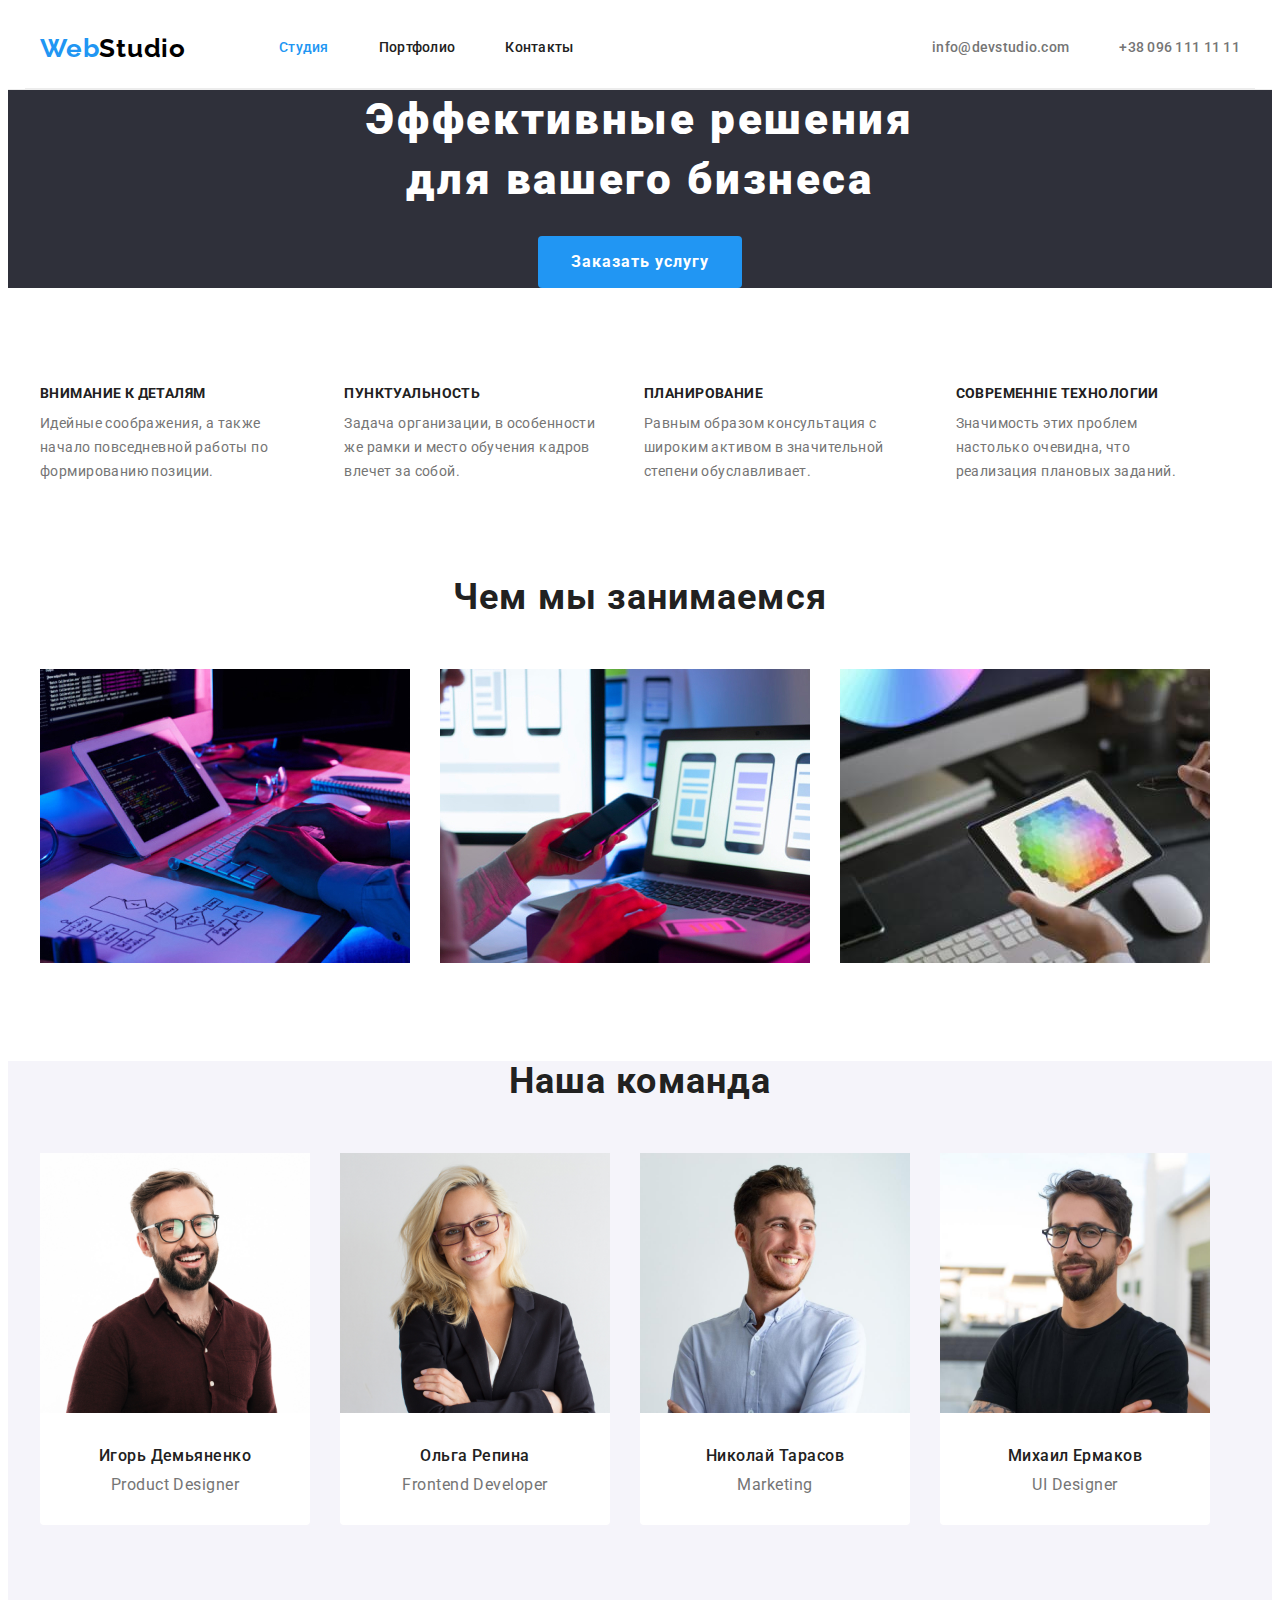
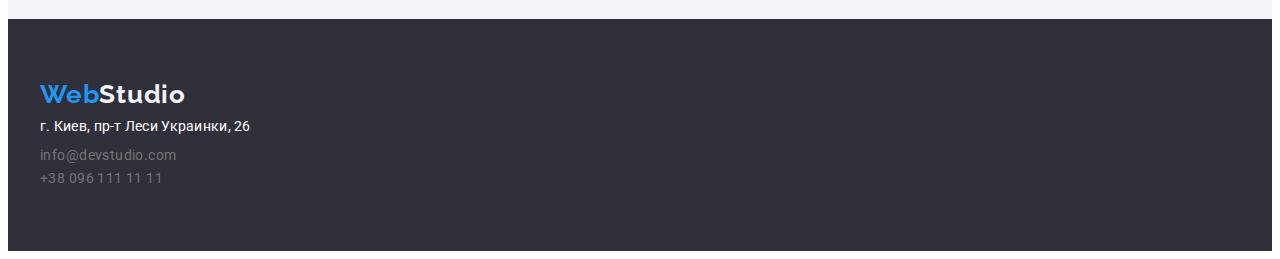
==== index.html @ 56601edc "Firs edition" ====
<!DOCTYPE html>
<html lang="ru">
<head>
    <meta charset="UTF-8">
    <meta http-equiv="X-UA-Compatible" content="IE=edge">
    <meta name="viewport" content="width=device-width, initial-scale=1.0">
    <title>Document</title>
    <link rel="preconnect" href="https://fonts.googleapis.com">
    <link rel="preconnect" href="https://fonts.gstatic.com" crossorigin>
    <link href="https://fonts.googleapis.com/css2?family=Raleway:wght@700&family=Roboto:wght@400;500;700;900&display=swap"
        rel="stylesheet">
    <link rel="stylesheet" href="https://cdnjs.cloudflare.com/ajax/libs/modern-normalize/1.1.0/modern-normalize.min.css"
        integrity="sha512-wpPYUAdjBVSE4KJnH1VR1HeZfpl1ub8YT/NKx4PuQ5NmX2tKuGu6U/JRp5y+Y8XG2tV+wKQpNHVUX03MfMFn9Q=="
        crossorigin="anonymous" referrerpolicy="no-referrer" />
    <link rel="stylesheet" href="./css/style.css">
</head>
<body>
    <header  class="header">
    <div class="conteiner header">
        <nav class="main-nav">
            <a href="./index.html" class="logo"><span class="logo-studio-color">Web</span>Studio</a>
            <ul class="list main-nav-parts">
                <li><a href="./index.html" class="navigation current">Студия</a></li>
                <li><a href="./portfolio.html" class="navigation ">Портфолио</a></li>
                <li><a href="" class="navigation">Контакты</a></li>
            </ul>
        </nav>
        <ul class="list main-nav-contact">
            <li class="list"><a href="mailto:info@devstudio.com" class="out-navigation">info@devstudio.com</a></li>
            <li class="list"><a href="tel:+380961111111" class="out-navigation">+38 096 111 11 11</a></li>
        </ul>
    </div>
    </header>
    <main>
        <section class="hero">
            <h1 class="hero-text">Эффективные решения<br>для вашего бизнеса</h1>
            <button type="button" class="button">Заказать услугу</button>
        </section>
        <div class="conteiner">
            <section class="down-section">
                <h2 class="hiden-text">Мы такие</h2>
                <ul class="feature-list">
                    <li class="list">
                        <h3 class="section-title">ВНИМАНИЕ К ДЕТАЛЯМ</h3>
                        <p class="section-paragraf">Идейные соображения, а также начало повседневной работы по формированию позиции.
                        </p>
                    </li>
                    <li class="list">
                        <h3 class="section-title">ПУНКТУАЛЬНОСТЬ</h3>
                        <p class="section-paragraf">Задача организации, в особенности же рамки и место обучения кадров влечет за
                            собой.</p>
                    </li>
                    <li class="list">
                        <h3 class="section-title">ПЛАНИРОВАНИЕ</h3>
                        <p class="section-paragraf">Равным образом консультация с широким активом в значительной степени
                            обуславливает.</p>
                    </li>
                    <li class="list">
                        <h3 class="section-title">СОВРЕМЕННІЕ ТЕХНОЛОГИИ</h3>
                        <p class="section-paragraf">Значимость этих проблем настолько очевидна, что реализация плановых заданий.</p>
                    </li>
                </ul>
            </section>
        </div>
       <div class="conteiner">
            <section class="section-project">
                <h2 class="section-projects-title">Чем мы занимаемся</h2>
                <ul class="section-project-photo">
                    <li class="list"><img src="./images/img1.jpg" alt="Проектирование" width="370"></li>
                    <li class="list"><img src="./images/img2.jpg" alt="Мобильная разработка" width="370"></li>
                    <li class="list"><img src="./images/img3.jpg" alt="Дизайн" width="370"></li>
                </ul>
            </section>
       </div>
       
        <section class="teem-part">
            <div class="conteiner">
                <h2 class="section-projects-title">Наша команда</h2>
                <ul class="teem">
                    <li class="list"><img src="./images/ihor.jpg" alt="Фото Игоря" width="270">
                        <h3 class="teem-name">Игорь Демьяненко</h3>
                        <p class="teem-profession">Product Designer</p>
                    </li>
                    <li class="list"><img src="./images/olha.jpg" alt="Фото Ольги" width="270">
                        <h3 class="teem-name">Ольга Репина</h3>
                        <p class="teem-profession">Frontend Developer</p>
                    </li>
                    <li class="list"><img src="./images/nik.jpg" alt="Фото Николая" width="270">
                        <h3 class="teem-name">Николай Тарасов</h3>
                        <p class="teem-profession">Marketing</p>
                    </li>
                    <li class="list"><img src="./images/mick.jpg" alt="Фото Михаила" width="270">
                        <h3 class="teem-name">Михаил Ермаков</h3>
                        <p class="teem-profession">UI Designer</p>
                    </li>
                </ul>
            </div>
        </section>
       
    </main>
    <footer class="footer">
      <div class="conteiner">
             <a href="./index.html" class="logo-footer"><span class="logo-studio-color">Web</span>Studio</a>
        <address class="adress-footer">
            <ul>
                <li class="list"><p >г. Киев, пр-т Леси Украинки, 26</p></li>
                <li class="list"><a href="mailto:info@devstudio.com" class="footer-navigation">info@devstudio.com</a></li>
                <li class="list"><a href="tel:+380961111111" class="footer-navigation">+38 096 111 11 11</a></li>
            </ul>                    
        </address>
      </div>
    </footer>
</body>
</html>
---- css/style.css ----
:root{
    --nav-black: #212121;
    --accent: #2196F3;
    --footer-bcg: #2F303A;
    --page-color:#ffffff;
    --main-text-color:#212121;
    --paragraf-color: #ffffff;
    --adress-color: #757575;
    --down-section:#F5F4FA;
    --just-blck:#000000;
    --border-portgolio:#eee;
    --border-header:#ECECEC;
    }
h1,
h2,
h3,
h4,
h5,
h6,
p,
ul
{
   margin: 0px;
   padding: 0px;
}

body{
    font-family: 'Roboto', sans-serif;
    color: var(--main-text-color);
    background-color: var(--page-color);
    font-size: 14px;
    line-height: 1.14;
    letter-spacing: 0.02em;
}
.list {
    list-style-type: none;
    padding-left: 0px;
}

.conteiner{
    margin-left: auto;
    margin-right: auto;
    width: 1200px;
    padding: 0 15px 0 15px;
   /* outline: 2px solid tomato;*/
}
.header{
    display: flex;
    align-items: center;
    border-bottom: 1px solid var(--border-header);
}
.main-nav{
    display: flex;
    align-items: center;
}
.main-nav-parts {
    margin-left: 93px;
    display: flex;
}
.main-nav-contact {
    display: flex;
    margin-left:auto;
}
.logo{
    display: inline;
    font-family: 'Raleway', sans-serif;
    font-weight: 700;
    font-size: 26px;
    line-height: 1.19;
    letter-spacing: 0.03em;
    color: var(--just-blck);
    text-decoration: none;

}
.logo-studio-color{
    color: var(--accent);
}
.navigation{
    color: var(--nav-black);
    font-weight: 500;
    display: block;
    text-decoration: none;
    padding-bottom: 32px;
    padding-top: 32px;

}
.main-nav-parts li,
.main-nav-contact li{
    margin-right: 50px;
}
.main-nav-parts li:last-child,
.main-nav-contact li:last-child{
    margin-right: 0;
}
.navigation:hover,
.navigation:focus,
.out-navigation:hover,
.out-navigation:focus,
.footer-navigation:hover,
.footer-navigation:focus
{
    color: var(--accent);
}
.current{
    color: var(--accent);
}
.current:hover,
.current:focus{
    color: var(--nav-black);
}
.out-navigation{
    color: var(--adress-color);
    font-weight: 500;
    text-decoration: none;
    display: block;
    padding-bottom: 32px;
    padding-top: 32px;
    
}

/* -----Hero-----*/
.hero{
    background-color: var(--footer-bcg);
    text-align: center;
    
}
.hero-text{
    color: var(--paragraf-color);
    font-weight: 900;
    font-size: 44px;
    line-height: 1.36;
    
    letter-spacing: 0.06em;
    margin-bottom: 26px;
}
.button{
    color: var(--paragraf-color);
    background-color: var(--accent);
    font-family: 'Roboto', sans-serif;
    font-weight: 700;
    font-size: 16px;
    line-height: 1.88;
   
    letter-spacing: 0.06em;
    padding: 10px 32px;
    border: 1px solid transparent;
    border-radius: 4px;
    min-width: 200px;

}
.button:hover,
.button:focus{
    background-color: var(--paragraf-color);
    color: var(--accent);
}

/*---------down-section*----------------*/

.hiden-text{
    visibility: hidden;
    font-size: 0;
}
.feature-list{
    display: flex;
}
.feature-list .list{
    margin-right: 30px;
    margin-top: 98px;
    margin-bottom: 94px;
}
.section-title{
    font-weight: 700;
    font-size: 14px;
    line-height: 1.14;
    letter-spacing: 0.03em;
    margin-bottom: 10px;
}
.section-paragraf{
    font-weight: 400;
    font-size: 14px;
    line-height: 1.71;
    letter-spacing: 0.03em;
    color: var(--adress-color);
}
/*-------project-section------*/
.section-project{
    margin-bottom: 94px;
}
.section-projects-title {
    font-weight: 700;
    font-size: 36px;
    line-height: 1.16;
    text-align: center;
    letter-spacing: 0.03em;
    margin-bottom: 50px;
    padding-top: 0;
    padding-bottom: 0;

}
.section-project-photo {
    display: flex;
}

.section-project-photo .list {
    padding-right: 30px;
}

.section-project-photo .list:last-child {
    padding-right: 0;
}
/*-------teem-part-------*/
.teem{
    display: flex;
    width: 270px;
    
}
.teem-part .conteiner{
    padding-bottom: 94px;
}
.teem .list{
    margin-right: 30px;
    
    border-radius: 0px 0px 4px 4px;
    background-color: var(--paragraf-color);
}
.teem .list:last-child {
    margin-right: 0;
}
.teem-part {
    background-color: var(--down-section);
}
.teem-part .section-projects-titl{
    margin-top: 94px;
    margin-bottom: 50px;
}
.teem img{
    margin-bottom: 30px;
}

.teem-name{
    font-weight: 500;
    font-size: 16px;
    line-height: 1.18;
    text-align: center;
    letter-spacing: 0.03em;
    margin-bottom: 10px;
}
.teem-profession{
    font-weight: 400;
    font-size: 16px;
    padding-bottom: 30px;
    line-height: 1.18;
    text-align: center;
    letter-spacing: 0.03em;
    color: var(--adress-color); 
}
/* -----Footer-----*/
.footer{
    color: var(--paragraf-color);
    background-color: var(--footer-bcg);
    padding-top: 60px;
    padding-bottom: 60px;
}
.logo-footer{
    font-family: 'Raleway', sans-serif;
    font-weight: 700;
    font-size: 26px;
    
    line-height: 1.19;
    letter-spacing: 0.03em;
    text-decoration: none;
    color: var(--down-section);
   
}
.footer-navigation{
    color: var(--adress-color);
    font-weight: 400;
    text-decoration: none;
    font-size: 14px;
    line-height: 1.71;
    letter-spacing: 0.03em;
}
.adress-footer{
    font-style: normal;
}
.adress-footer p{
    padding-top: 9px;
    padding-bottom: 9px;
}

/* -----Portfolio-----*/
.portfolio-section {
    color: var(--page-color);
}

.button-portfolio{
    font-family: inherit;
    font-style: normal;
    font-weight: 500;
    font-size: 16px;
    line-height: 1.62;
    text-align: center;
    letter-spacing: 0.03em;
    background-color: var(--down-section);
    color: var(--main-text-color);
        
    padding: 6px 22px;
    border: 1px solid transparent;
    border-radius: 4px;
    
}
.button-portfolio:hover,
.button-portfolio:focus
{
    font-family: inherit;
    font-style: normal;
    font-weight: 500;
    font-size: 16px;
    line-height: 1.62;
    text-align: center;
    letter-spacing: 0.03em;
    color: var(--paragraf-color);
    background-color: var(--accent);
}
.portfolio-button{
    display: flex;
    margin-top: 94px;
    margin-bottom: 34px;
    justify-content: center;
} 
.portfolio-button li{
    margin-right: 8px;
    
}
.portfolio-button li:last-child {
    margin-right: 0;
}
.portfolio-item{
    display: flex;
    flex-wrap: wrap;
    margin-bottom: 94px;
    
}

.portfolio-item li{
    width: 370px;
  
    margin-right: 30px;
    margin-bottom: 30px;
}
.portfolio-item-text{
    border: 1px solid var(--border-portgolio);
    padding: 20px 24px;
}
.portfolio-item-text .carts-title{
    margin-bottom: 4px;
}

.portfolio-item li:nth-child(3n+3){
    margin-right: 0;
}
.portfolio-item li:nth-last-child(-n+3) {
    margin-bottom: 0;
}

.carts-title{
    font-weight: 700;
    font-size: 18px;
    line-height: 2;
    letter-spacing: 0.06em;
    color: var(--main-text-color);
    
}
.text-decoratio-none{
     text-decoration: none;
}

.carts-description{
    font-size: 16px;
    line-height: 1.88;
    letter-spacing: 0.03em;
    color: var(--adress-color);
    
}
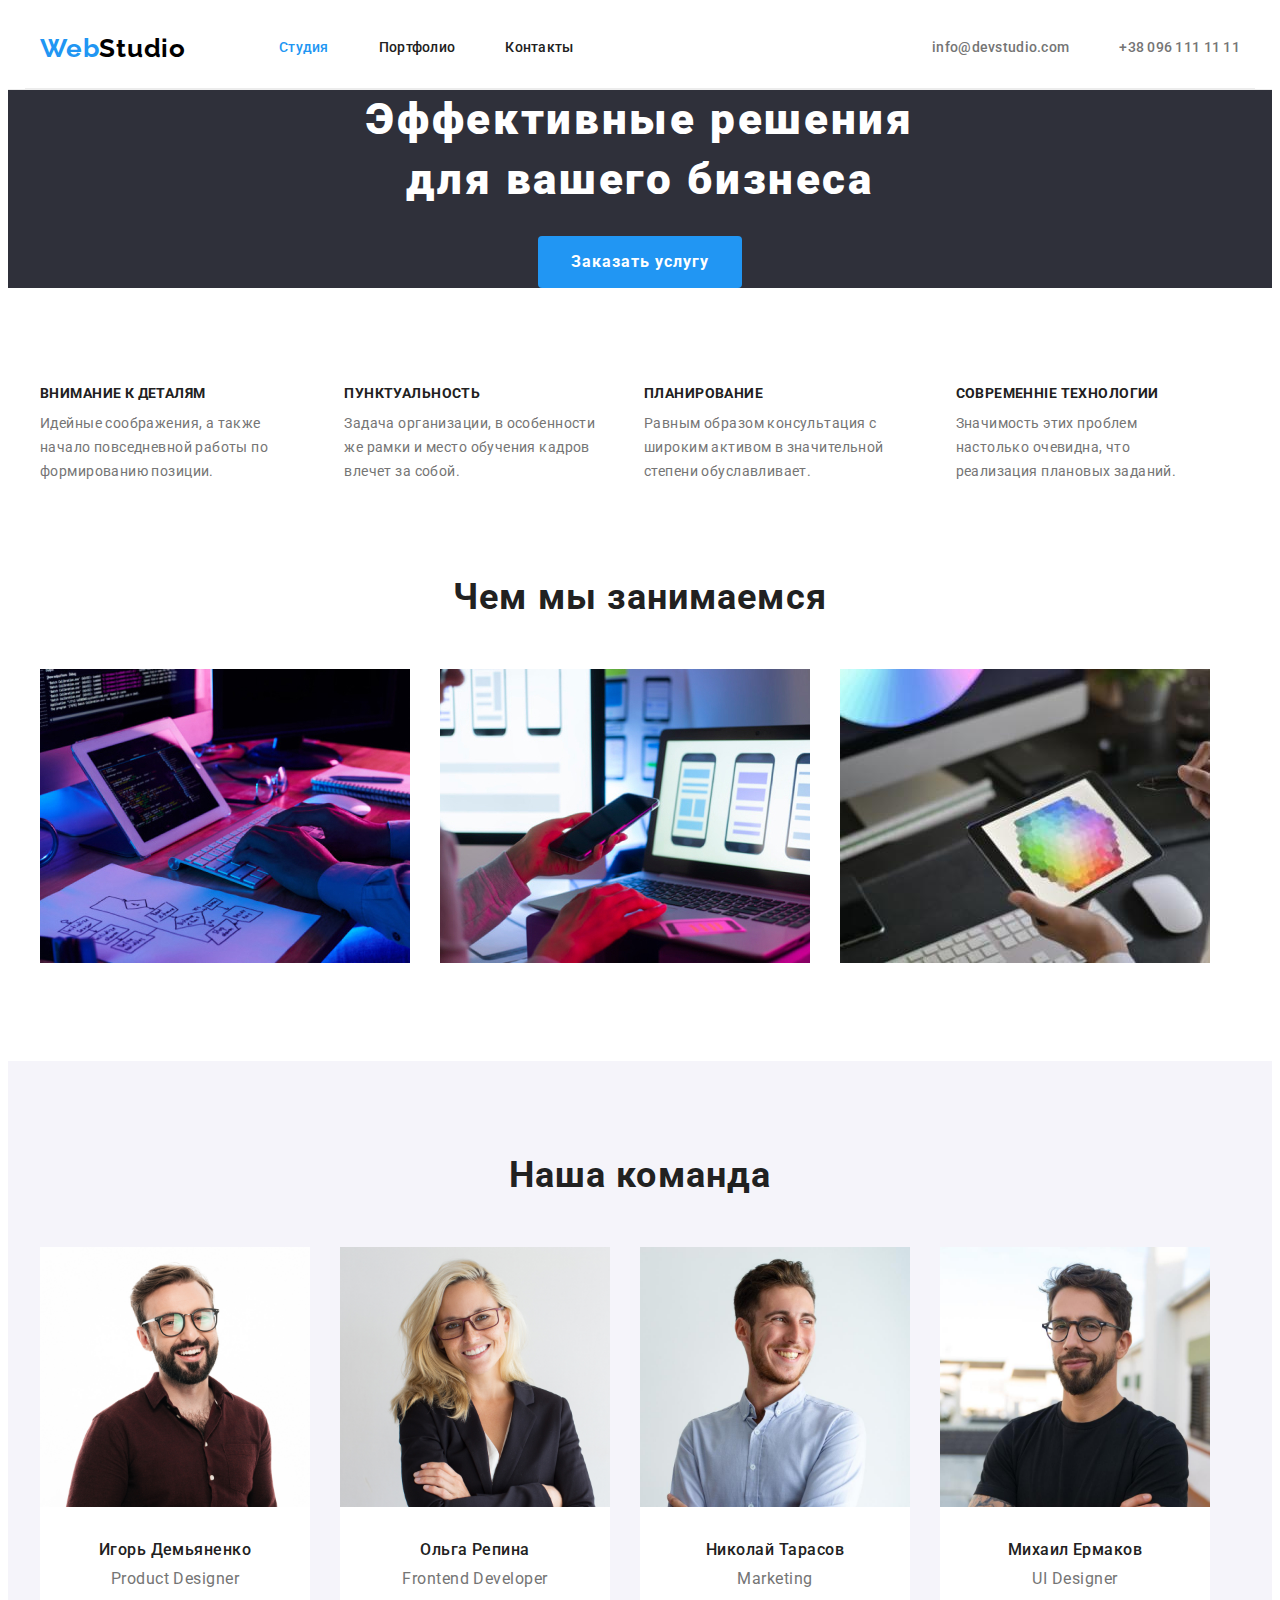
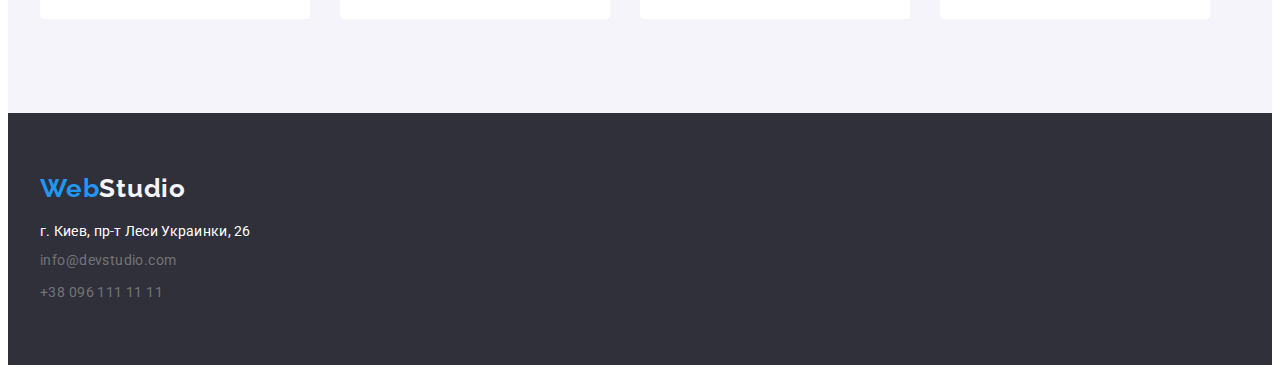
==== commit c88118ad: "ficsation before cheak" ====
--- a/index.html
+++ b/index.html
@@ -75,7 +75,7 @@
        
         <section class="teem-part">
             <div class="conteiner">
-                <h2 class="section-projects-title">Наша команда</h2>
+                <h2 class="teem-part-title">Наша команда</h2>
                 <ul class="teem">
                     <li class="list"><img src="./images/ihor.jpg" alt="Фото Игоря" width="270">
                         <h3 class="teem-name">Игорь Демьяненко</h3>
--- a/css/style.css
+++ b/css/style.css
@@ -214,6 +214,17 @@
     width: 270px;
     
 }
+.teem-part-title {
+    font-weight: 700;
+    font-size: 36px;
+    line-height: 1.16;
+    text-align: center;
+    letter-spacing: 0.03em;
+    margin-bottom: 50px;
+    padding-top: 94px;
+    padding-bottom: 0;
+
+}
 .teem-part .conteiner{
     padding-bottom: 94px;
 }
@@ -270,6 +281,7 @@
     letter-spacing: 0.03em;
     text-decoration: none;
     color: var(--down-section);
+    margin-bottom: 20px;
    
 }
 .footer-navigation{
@@ -283,9 +295,18 @@
 .adress-footer{
     font-style: normal;
 }
-.adress-footer p{
-    padding-top: 9px;
+
+.adress-footer .list{
+ 
     padding-bottom: 9px;
+}
+.adress-footer .list:first-child {
+
+    padding-top: 20px;
+}
+.adress-footer .list:last-child {
+
+    padding-bottom: 0px;
 }
 
 /* -----Portfolio-----*/
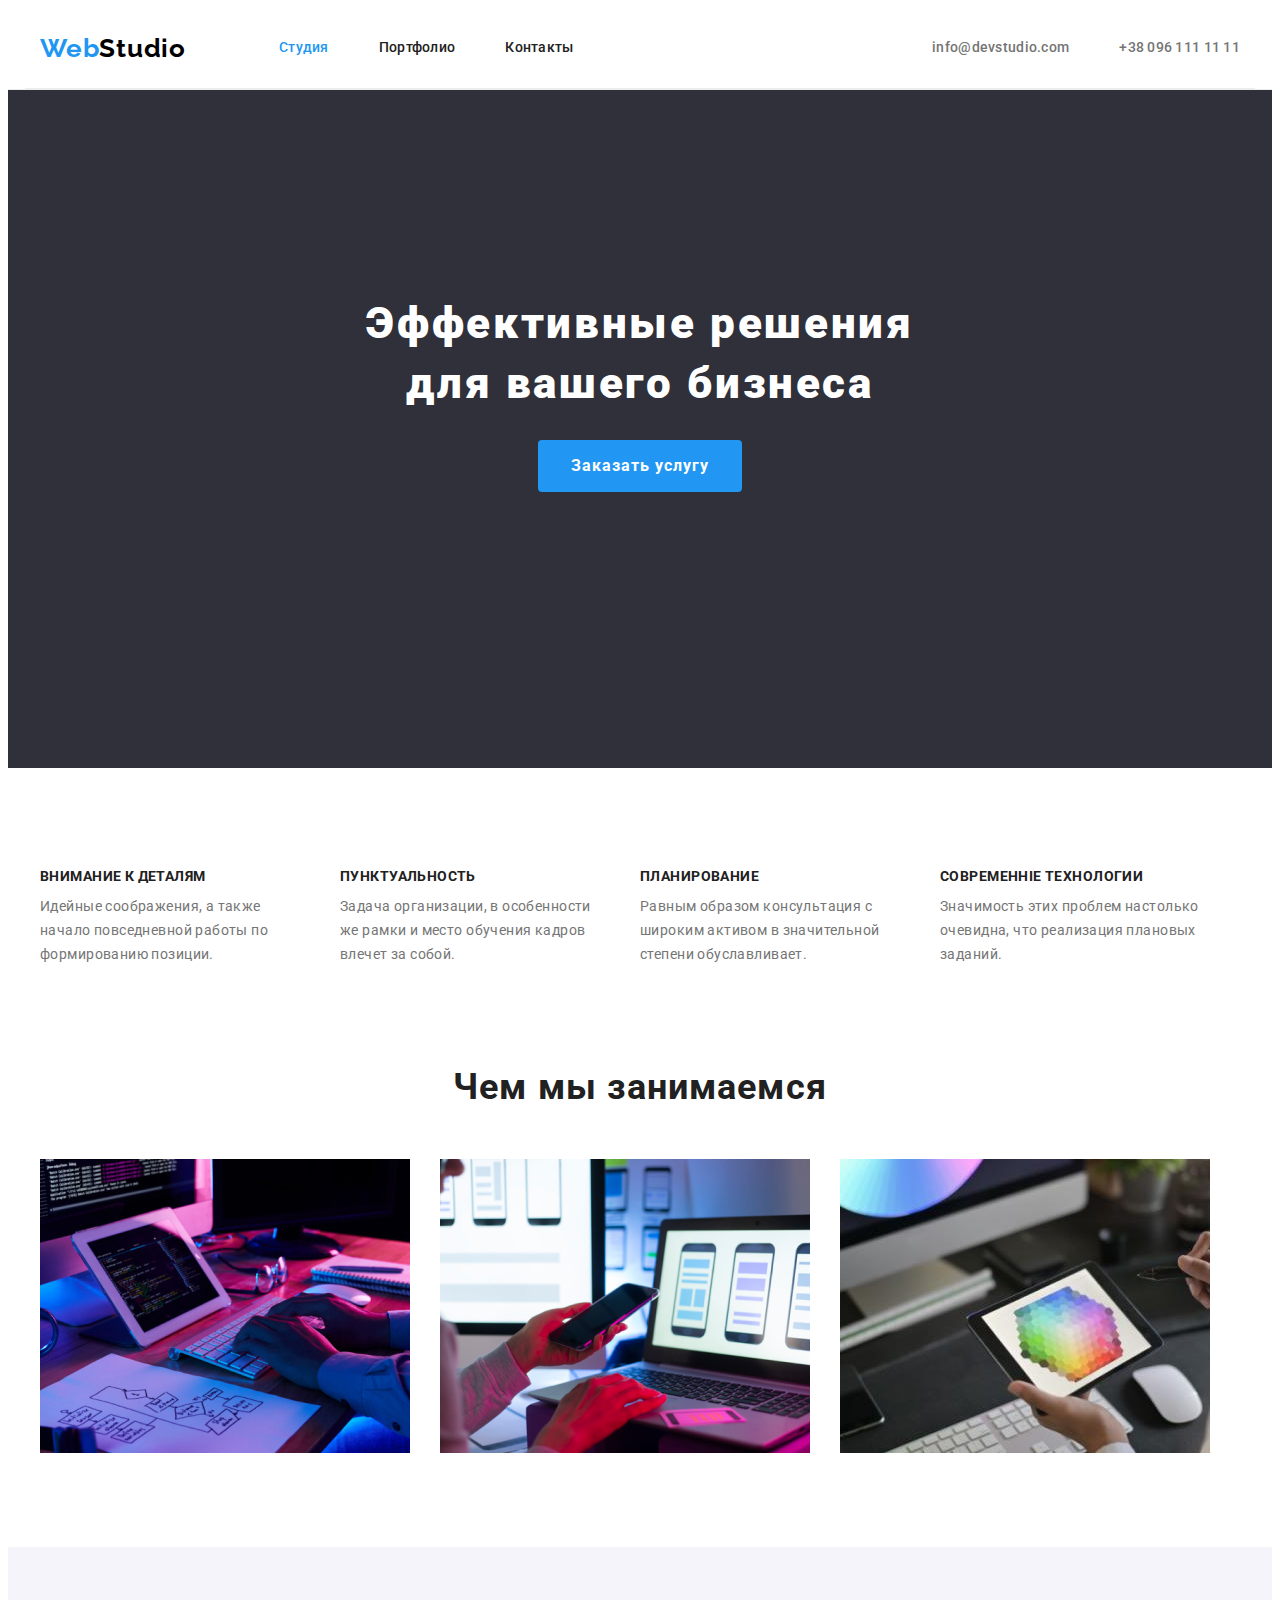
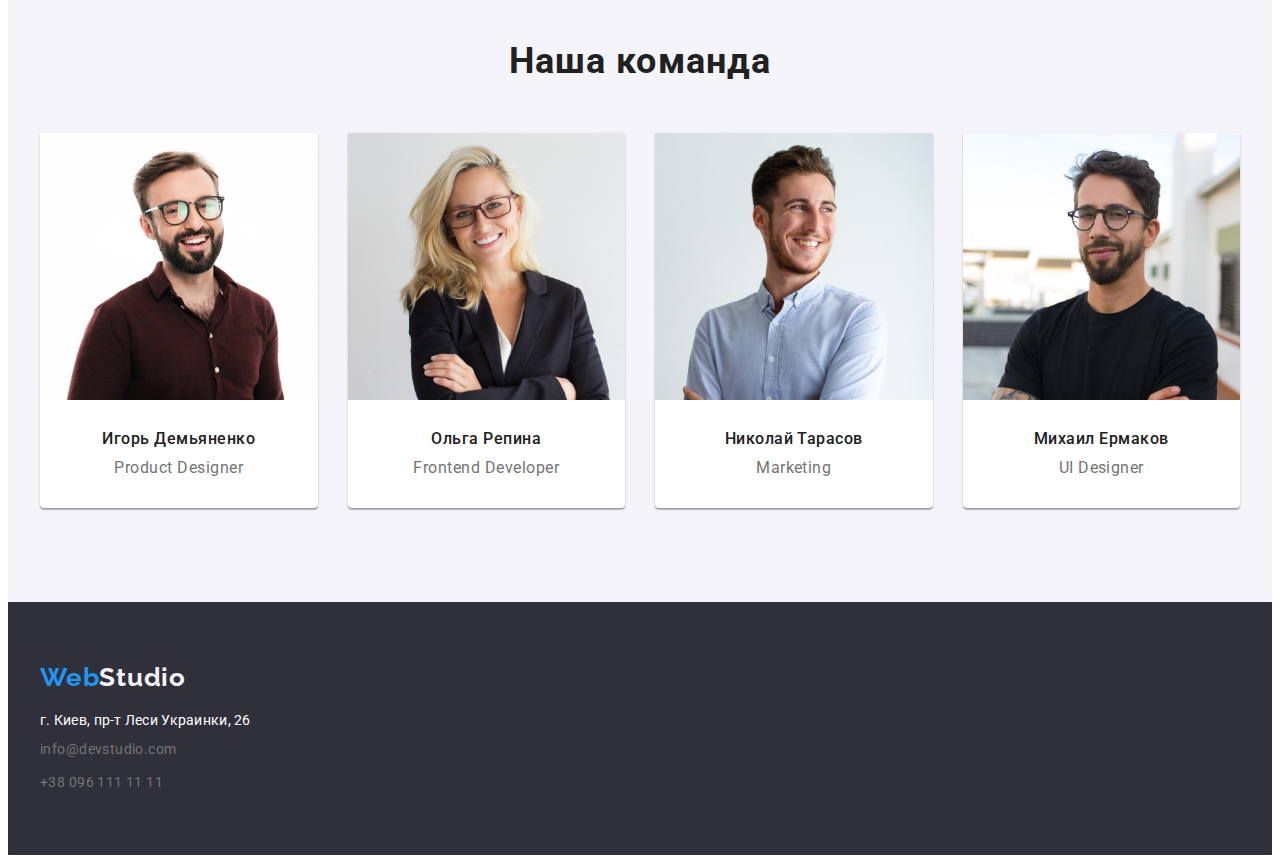
==== commit b67e7bf7: "after mentors" ====
--- a/index.html
+++ b/index.html
@@ -33,11 +33,13 @@
     </header>
     <main>
         <section class="hero">
-            <h1 class="hero-text">Эффективные решения<br>для вашего бизнеса</h1>
-            <button type="button" class="button">Заказать услугу</button>
+            <div class="conteiner">
+                <h1 class="hero-text">Эффективные решения<br>для вашего бизнеса</h1>
+                <button type="button" class="button">Заказать услугу</button>
+            </div>
         </section>
-        <div class="conteiner">
-            <section class="down-section">
+        <section class="down-section">
+           <div class="conteiner">
                 <h2 class="hiden-text">Мы такие</h2>
                 <ul class="feature-list">
                     <li class="list">
@@ -60,38 +62,46 @@
                         <p class="section-paragraf">Значимость этих проблем настолько очевидна, что реализация плановых заданий.</p>
                     </li>
                 </ul>
-            </section>
-        </div>
-       <div class="conteiner">
-            <section class="section-project">
+           </div>
+        </section>
+        <section class="section-project">
+            <div class="conteiner">
                 <h2 class="section-projects-title">Чем мы занимаемся</h2>
                 <ul class="section-project-photo">
                     <li class="list"><img src="./images/img1.jpg" alt="Проектирование" width="370"></li>
                     <li class="list"><img src="./images/img2.jpg" alt="Мобильная разработка" width="370"></li>
                     <li class="list"><img src="./images/img3.jpg" alt="Дизайн" width="370"></li>
                 </ul>
-            </section>
-       </div>
+            </div>
+        </section>
        
         <section class="teem-part">
             <div class="conteiner">
                 <h2 class="teem-part-title">Наша команда</h2>
                 <ul class="teem">
                     <li class="list"><img src="./images/ihor.jpg" alt="Фото Игоря" width="270">
-                        <h3 class="teem-name">Игорь Демьяненко</h3>
-                        <p class="teem-profession">Product Designer</p>
+                       <div class="teem-part-text">
+                            <h3 class="teem-name">Игорь Демьяненко</h3>
+                            <p class="teem-profession">Product Designer</p>
+                       </div>
                     </li>
                     <li class="list"><img src="./images/olha.jpg" alt="Фото Ольги" width="270">
-                        <h3 class="teem-name">Ольга Репина</h3>
-                        <p class="teem-profession">Frontend Developer</p>
+                       <div class="teem-part-text">
+                            <h3 class="teem-name">Ольга Репина</h3>
+                            <p class="teem-profession">Frontend Developer</p>
+                       </div>
                     </li>
                     <li class="list"><img src="./images/nik.jpg" alt="Фото Николая" width="270">
-                        <h3 class="teem-name">Николай Тарасов</h3>
-                        <p class="teem-profession">Marketing</p>
+                        <div class="teem-part-text">
+                            <h3 class="teem-name">Николай Тарасов</h3>
+                            <p class="teem-profession">Marketing</p>
+                        </div>
                     </li>
                     <li class="list"><img src="./images/mick.jpg" alt="Фото Михаила" width="270">
-                        <h3 class="teem-name">Михаил Ермаков</h3>
-                        <p class="teem-profession">UI Designer</p>
+                       <div class="teem-part-text">
+                            <h3 class="teem-name">Михаил Ермаков</h3>
+                            <p class="teem-profession">UI Designer</p>
+                       </div>
                     </li>
                 </ul>
             </div>
--- a/css/style.css
+++ b/css/style.css
@@ -120,6 +120,8 @@
 
 /* -----Hero-----*/
 .hero{
+    padding-top: 204px;
+    padding-bottom: 276px;
     background-color: var(--footer-bcg);
     text-align: center;
     
@@ -140,7 +142,7 @@
     font-weight: 700;
     font-size: 16px;
     line-height: 1.88;
-   
+    cursor: pointer;
     letter-spacing: 0.06em;
     padding: 10px 32px;
     border: 1px solid transparent;
@@ -155,7 +157,10 @@
 }
 
 /*---------down-section*----------------*/
-
+.down-section{
+    padding-top: 101px;
+    padding-bottom: 101px;
+}
 .hiden-text{
     visibility: hidden;
     font-size: 0;
@@ -164,9 +169,12 @@
     display: flex;
 }
 .feature-list .list{
+    width: 270px;
     margin-right: 30px;
-    margin-top: 98px;
-    margin-bottom: 94px;
+
+}
+.feature-list .list:last-child{
+    margin-right: 0px;
 }
 .section-title{
     font-weight: 700;
@@ -184,7 +192,7 @@
 }
 /*-------project-section------*/
 .section-project{
-    margin-bottom: 94px;
+    padding-bottom: 94px;
 }
 .section-projects-title {
     font-weight: 700;
@@ -202,52 +210,58 @@
 }
 
 .section-project-photo .list {
-    padding-right: 30px;
+    margin-right: 30px;
 }
 
 .section-project-photo .list:last-child {
-    padding-right: 0;
+    margin-right: 0;
+}
+.section-project-photo img{
+    width: 100%;
+    height: auto;
+    display: block;
 }
 /*-------teem-part-------*/
+.teem-part {
+    background-color: var(--down-section);
+    padding-bottom: 94px;
+    padding-top: 94px;
+}
 .teem{
     display: flex;
-    width: 270px;
-    
-}
-.teem-part-title {
+   
+}
+.teem-part-title{
     font-weight: 700;
     font-size: 36px;
     line-height: 1.16;
     text-align: center;
     letter-spacing: 0.03em;
     margin-bottom: 50px;
-    padding-top: 94px;
-    padding-bottom: 0;
-
-}
-.teem-part .conteiner{
-    padding-bottom: 94px;
-}
+    
+}
+
 .teem .list{
     margin-right: 30px;
     
+    box-shadow: 0px 1px 3px rgba(0, 0, 0, 0.12),
+    0px 1px 1px rgba(0, 0, 0, 0.14),
+    0px 2px 1px rgba(0, 0, 0, 0.2);
     border-radius: 0px 0px 4px 4px;
     background-color: var(--paragraf-color);
 }
 .teem .list:last-child {
     margin-right: 0;
 }
-.teem-part {
-    background-color: var(--down-section);
-}
-.teem-part .section-projects-titl{
-    margin-top: 94px;
-    margin-bottom: 50px;
-}
 .teem img{
-    margin-bottom: 30px;
-}
-
+    width: 100%;
+    height: auto;
+    display: block;
+}
+.teem-part-text{
+    padding-top: 30px;
+    padding-bottom: 30px;
+}
 .teem-name{
     font-weight: 500;
     font-size: 16px;
@@ -259,7 +273,7 @@
 .teem-profession{
     font-weight: 400;
     font-size: 16px;
-    padding-bottom: 30px;
+    
     line-height: 1.18;
     text-align: center;
     letter-spacing: 0.03em;
@@ -273,6 +287,7 @@
     padding-bottom: 60px;
 }
 .logo-footer{
+    display: block;
     font-family: 'Raleway', sans-serif;
     font-weight: 700;
     font-size: 26px;
@@ -298,20 +313,19 @@
 
 .adress-footer .list{
  
-    padding-bottom: 9px;
-}
-.adress-footer .list:first-child {
-
-    padding-top: 20px;
-}
+    margin-bottom: 9px;
+}
+
 .adress-footer .list:last-child {
 
-    padding-bottom: 0px;
+    margin-bottom: 0px;
 }
 
 /* -----Portfolio-----*/
 .portfolio-section {
     color: var(--page-color);
+    padding-top: 94px;
+    padding-bottom: 94px;
 }
 
 .button-portfolio{
@@ -324,7 +338,7 @@
     letter-spacing: 0.03em;
     background-color: var(--down-section);
     color: var(--main-text-color);
-        
+    cursor: pointer;
     padding: 6px 22px;
     border: 1px solid transparent;
     border-radius: 4px;
@@ -345,7 +359,7 @@
 }
 .portfolio-button{
     display: flex;
-    margin-top: 94px;
+ 
     margin-bottom: 34px;
     justify-content: center;
 } 
@@ -359,22 +373,27 @@
 .portfolio-item{
     display: flex;
     flex-wrap: wrap;
-    margin-bottom: 94px;
-    
+  
 }
 
 .portfolio-item li{
     width: 370px;
-  
     margin-right: 30px;
     margin-bottom: 30px;
-}
+    border-bottom: 1px solid var(--border-portgolio);
+    border-left: 1px solid var(--border-portgolio);
+    border-right: 1px solid var(--border-portgolio);
+}
+
+
 .portfolio-item-text{
-    border: 1px solid var(--border-portgolio);
+   
     padding: 20px 24px;
+  
 }
 .portfolio-item-text .carts-title{
     margin-bottom: 4px;
+ 
 }
 
 .portfolio-item li:nth-child(3n+3){
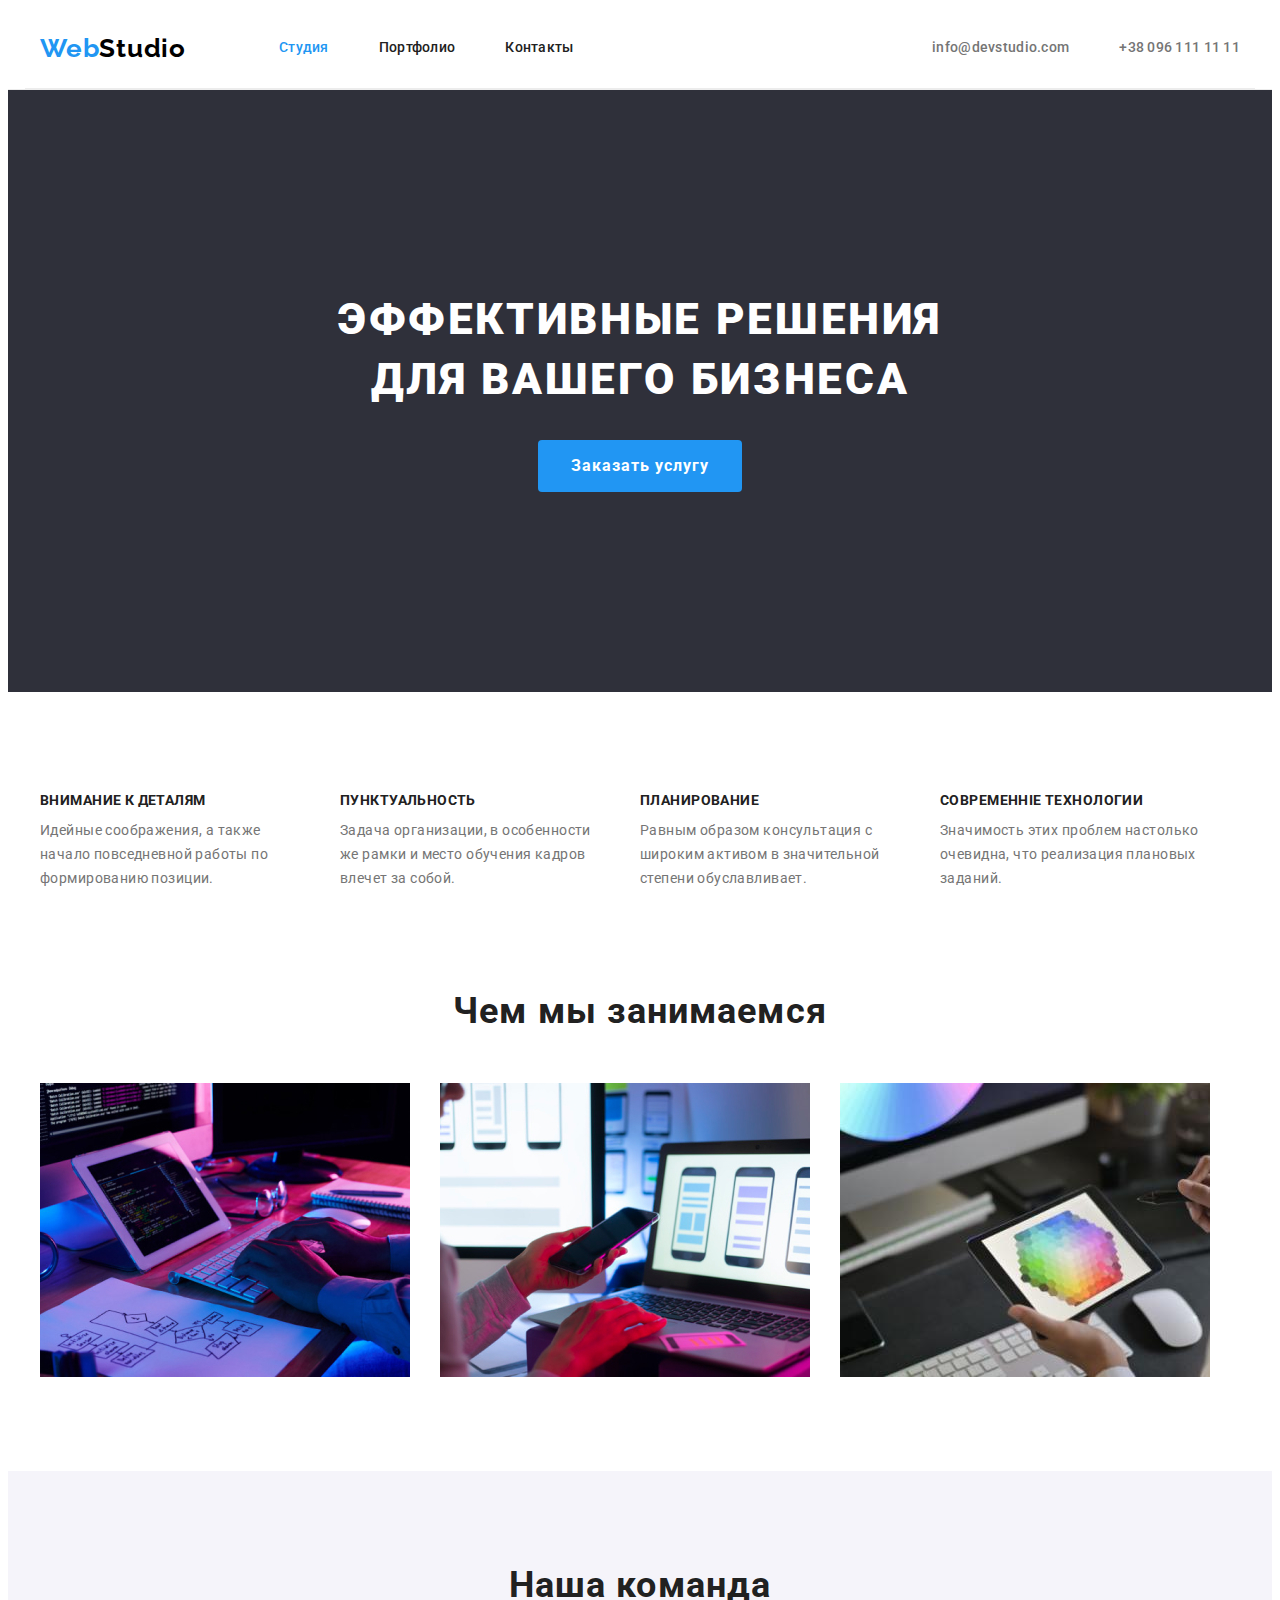
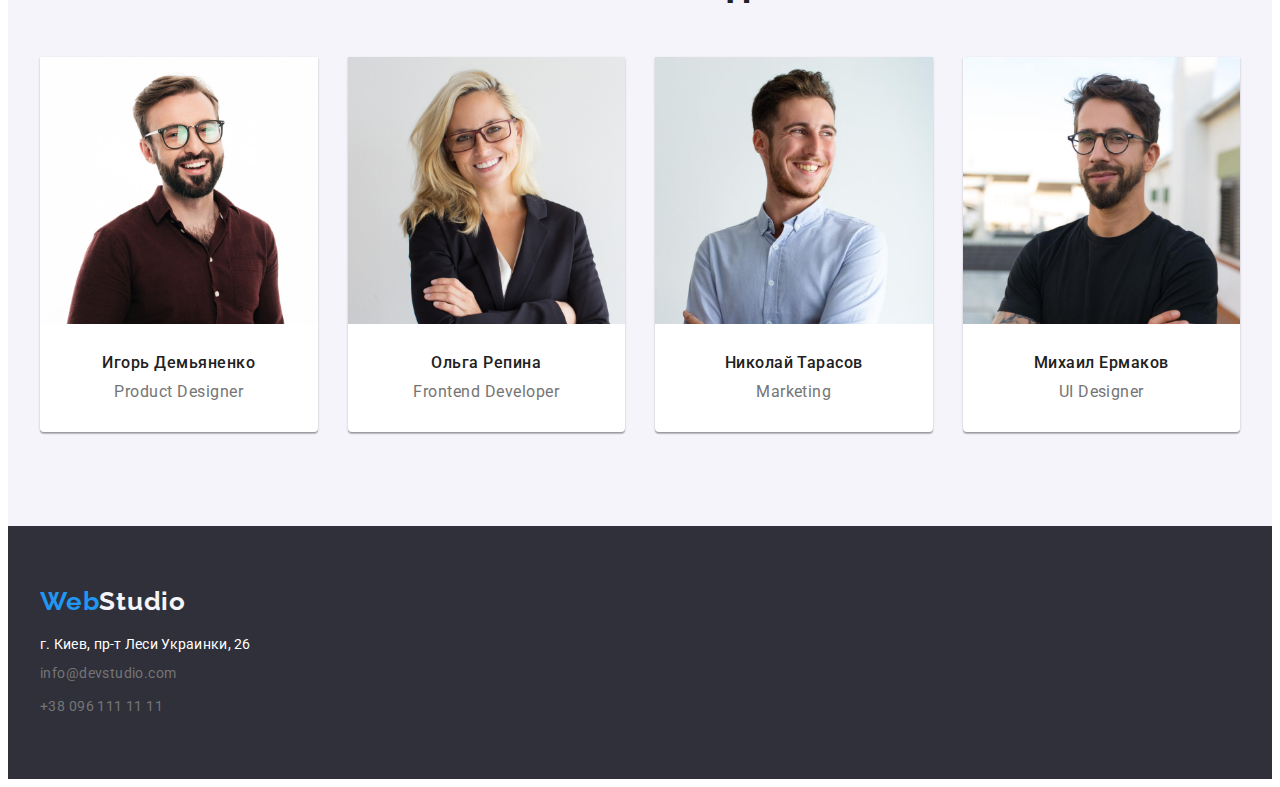
==== commit d8aa072a: "changed" ====
--- a/index.html
+++ b/index.html
@@ -4,7 +4,7 @@
     <meta charset="UTF-8">
     <meta http-equiv="X-UA-Compatible" content="IE=edge">
     <meta name="viewport" content="width=device-width, initial-scale=1.0">
-    <title>Document</title>
+    <title>WebStudio</title>
     <link rel="preconnect" href="https://fonts.googleapis.com">
     <link rel="preconnect" href="https://fonts.gstatic.com" crossorigin>
     <link href="https://fonts.googleapis.com/css2?family=Raleway:wght@700&family=Roboto:wght@400;500;700;900&display=swap"
@@ -34,7 +34,7 @@
     <main>
         <section class="hero">
             <div class="conteiner">
-                <h1 class="hero-text">Эффективные решения<br>для вашего бизнеса</h1>
+                <h1 class="hero-text">Эффективные решения для вашего бизнеса</h1>
                 <button type="button" class="button">Заказать услугу</button>
             </div>
         </section>
--- a/css/style.css
+++ b/css/style.css
@@ -120,22 +120,28 @@
 
 /* -----Hero-----*/
 .hero{
-    padding-top: 204px;
-    padding-bottom: 276px;
+    
+    padding-top: 200px;
+    padding-bottom: 200px;
     background-color: var(--footer-bcg);
     text-align: center;
     
 }
 .hero-text{
+
+    width: 696px;
     color: var(--paragraf-color);
     font-weight: 900;
     font-size: 44px;
     line-height: 1.36;
-    
+    text-transform: uppercase;
     letter-spacing: 0.06em;
-    margin-bottom: 26px;
+    margin-left: auto;
+    margin-right: auto;
+    margin-bottom: 30px;
 }
 .button{
+
     color: var(--paragraf-color);
     background-color: var(--accent);
     font-family: 'Roboto', sans-serif;
@@ -320,6 +326,11 @@
 
     margin-bottom: 0px;
 }
+.adress-footer img{
+    width: 100%;
+    height: auto;
+    display: block;
+}
 
 /* -----Portfolio-----*/
 .portfolio-section {
@@ -381,8 +392,7 @@
     margin-right: 30px;
     margin-bottom: 30px;
     border-bottom: 1px solid var(--border-portgolio);
-    border-left: 1px solid var(--border-portgolio);
-    border-right: 1px solid var(--border-portgolio);
+    
 }
 
 
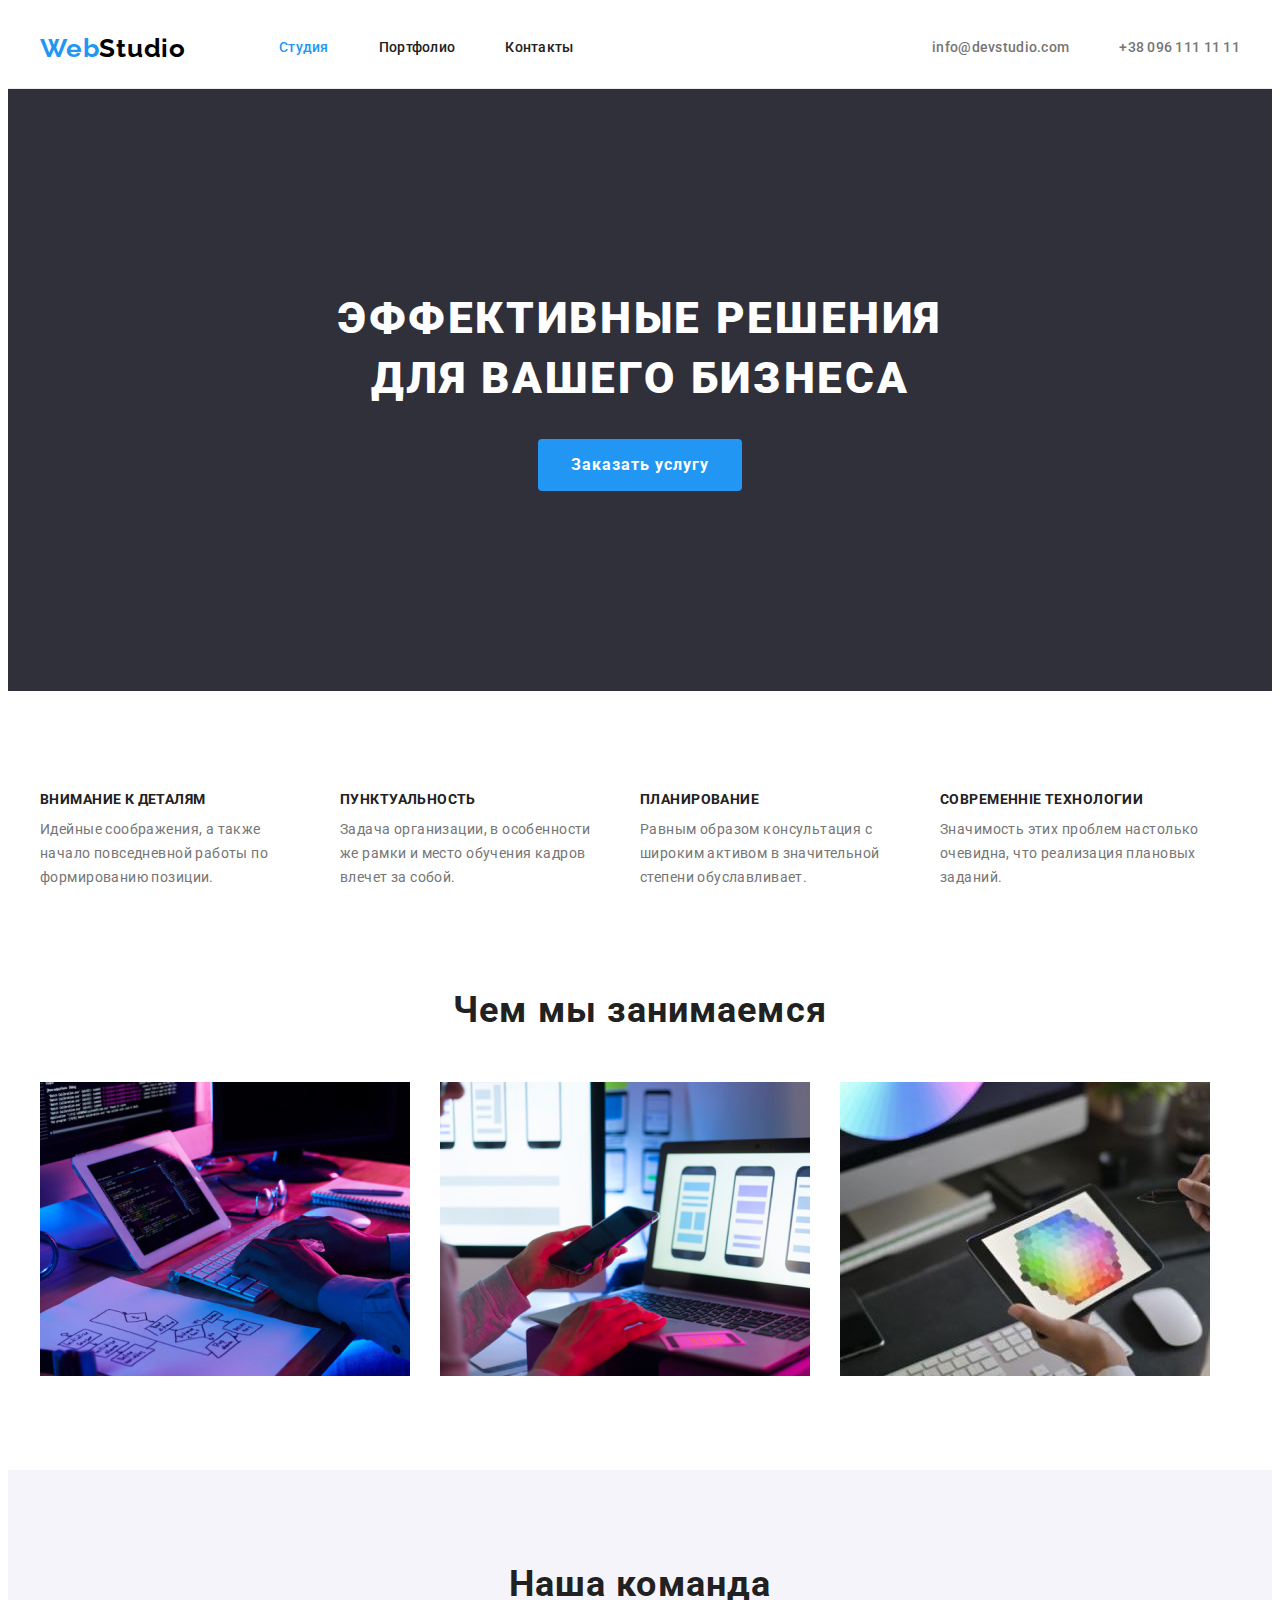
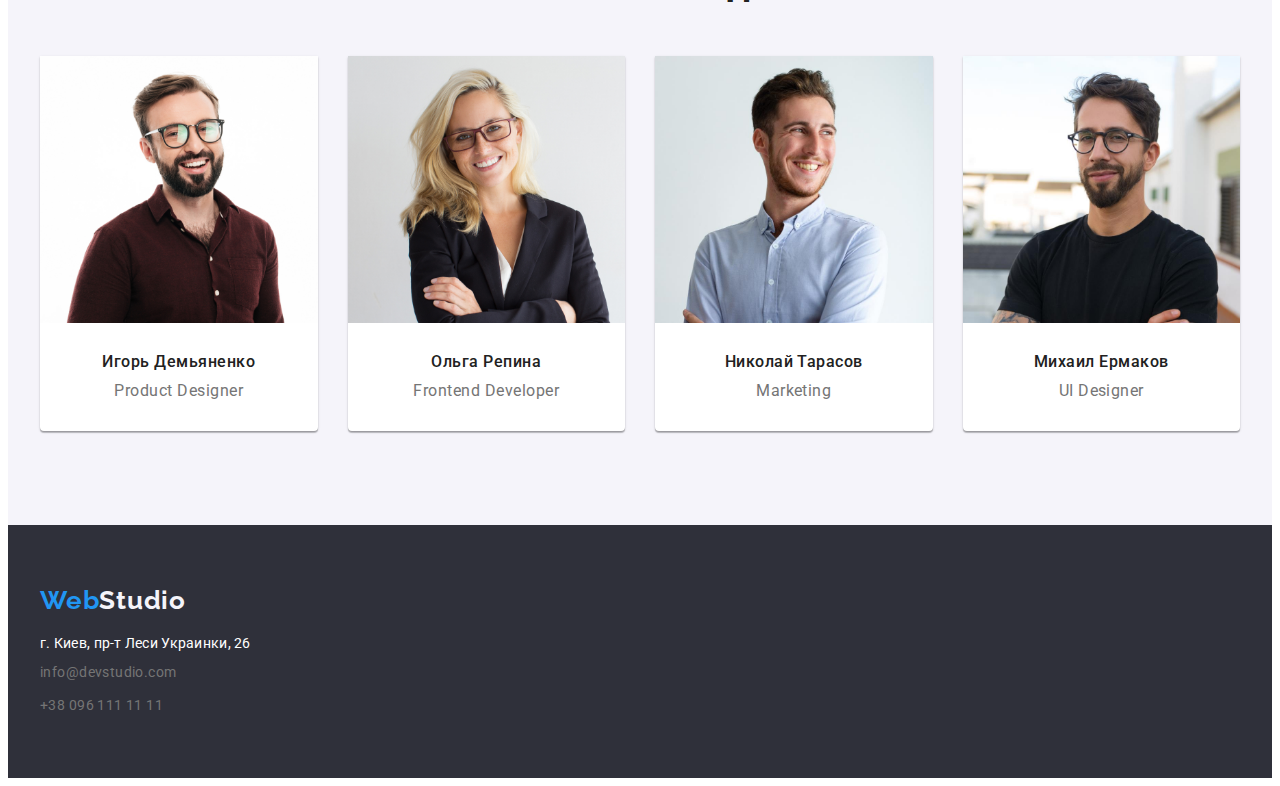
==== commit ae195f7b: "*" ====
--- a/index.html
+++ b/index.html
@@ -16,7 +16,7 @@
 </head>
 <body>
     <header  class="header">
-    <div class="conteiner header">
+    <div class="conteiner head">
         <nav class="main-nav">
             <a href="./index.html" class="logo"><span class="logo-studio-color">Web</span>Studio</a>
             <ul class="list main-nav-parts">
@@ -106,7 +106,6 @@
                 </ul>
             </div>
         </section>
-       
     </main>
     <footer class="footer">
       <div class="conteiner">
--- a/css/style.css
+++ b/css/style.css
@@ -44,6 +44,11 @@
     padding: 0 15px 0 15px;
    /* outline: 2px solid tomato;*/
 }
+.head {
+    display: flex;
+    align-items: center;
+  
+}
 .header{
     display: flex;
     align-items: center;
@@ -115,7 +120,7 @@
     display: block;
     padding-bottom: 32px;
     padding-top: 32px;
-    
+   
 }
 
 /* -----Hero-----*/
@@ -130,16 +135,17 @@
 .hero-text{
 
     width: 696px;
+    margin-left: auto;
+    margin-right: auto;
+    margin-bottom: 30px;
+
     color: var(--paragraf-color);
     font-weight: 900;
     font-size: 44px;
     line-height: 1.36;
     text-transform: uppercase;
     letter-spacing: 0.06em;
-    margin-left: auto;
-    margin-right: auto;
-    margin-bottom: 30px;
-}
+    }
 .button{
 
     color: var(--paragraf-color);
